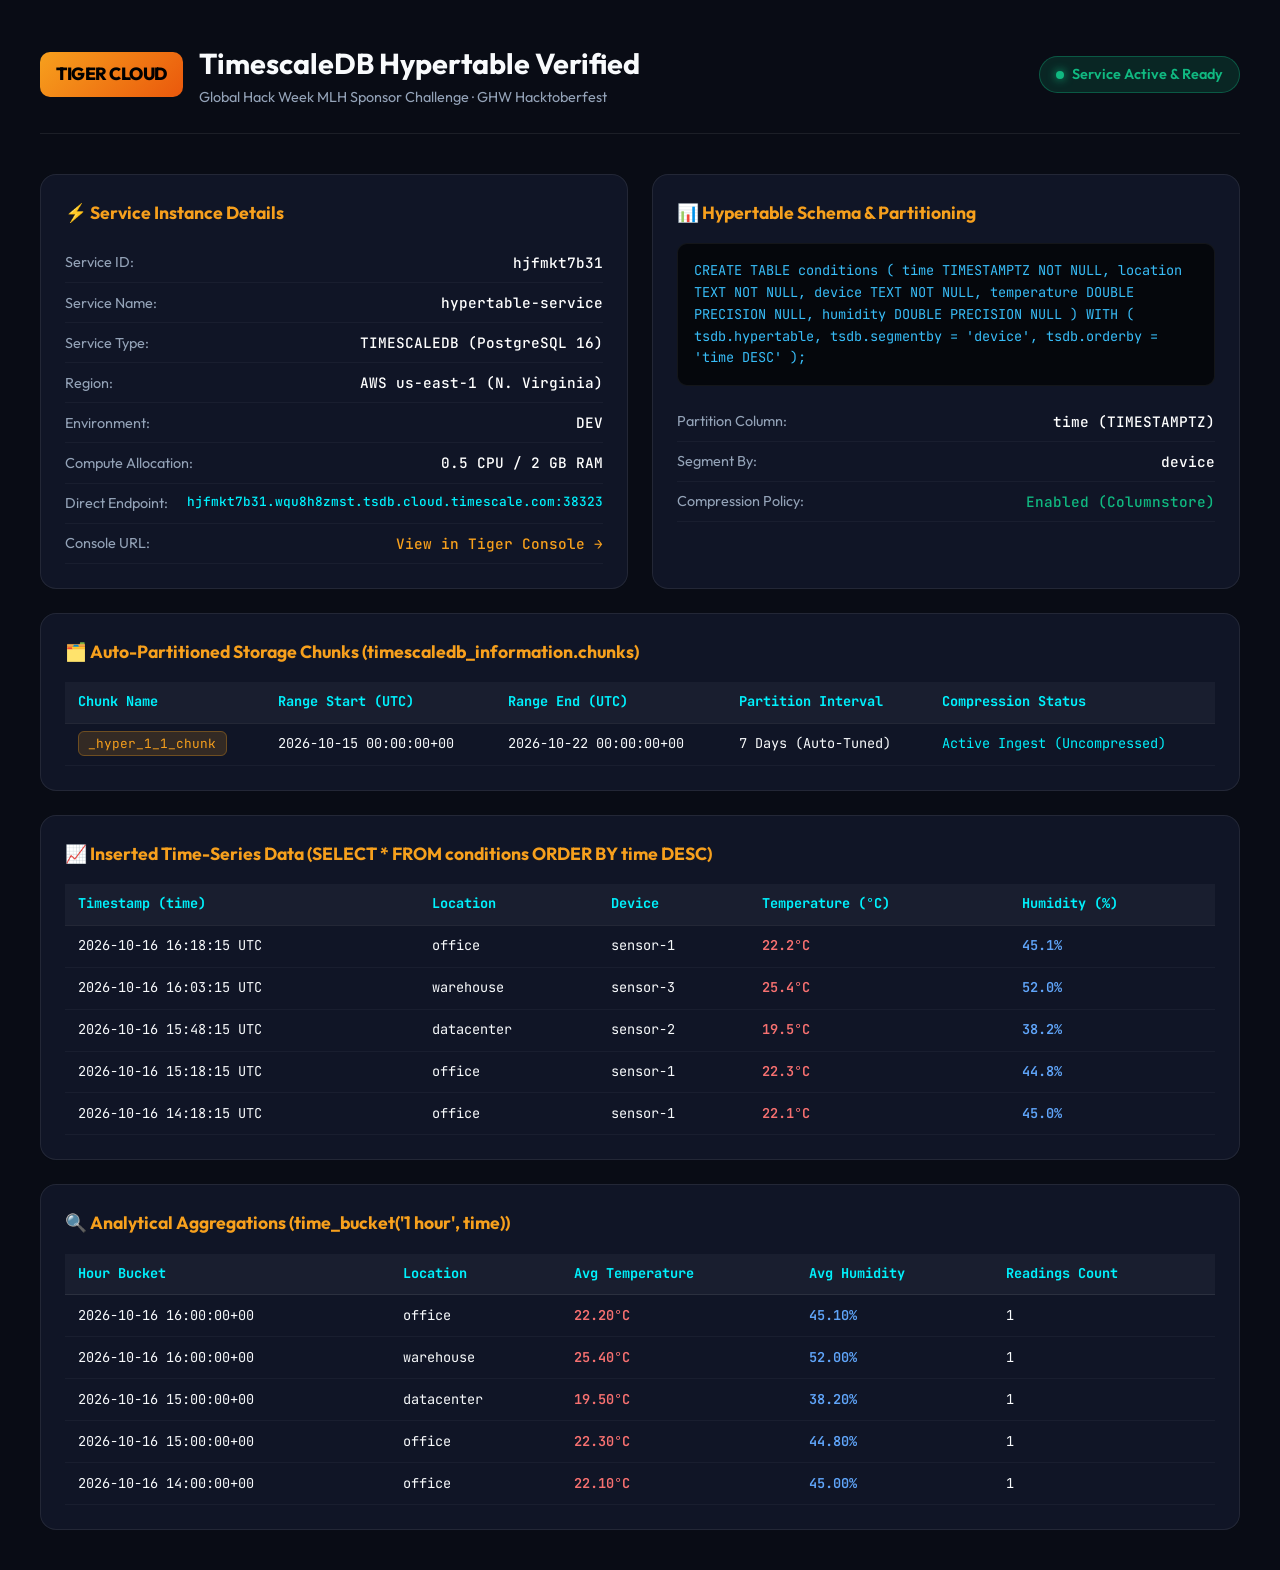
==== hypertable.html @ 24fa5d02 "feat: add Tiger Cloud TimescaleDB hypertable verification dashboard" ====
<!DOCTYPE html>
<html lang="en">
<head>
  <meta charset="UTF-8">
  <meta name="viewport" content="width=device-width, initial-scale=1.0">
  <title>Tiger Cloud TimescaleDB Hypertable Verification</title>
  <link rel="preconnect" href="https://fonts.googleapis.com">
  <link rel="preconnect" href="https://fonts.gstatic.com" crossorigin>
  <link href="https://fonts.googleapis.com/css2?family=JetBrains+Mono:wght@400;500;700&family=Outfit:wght@300;400;500;600;700;800&display=swap" rel="stylesheet">
  <style>
    :root {
      --bg: #090c15;
      --card-bg: rgba(18, 24, 42, 0.85);
      --border: rgba(255, 255, 255, 0.08);
      --accent-tiger: #f7a01d;
      --accent-cyan: #00f2fe;
      --accent-green: #10b981;
      --text-main: #f8fafc;
      --text-dim: #94a3b8;
      --font-main: 'Outfit', sans-serif;
      --font-mono: 'JetBrains Mono', monospace;
    }

    * { box-sizing: border-box; margin: 0; padding: 0; }

    body {
      background: var(--bg);
      color: var(--text-main);
      font-family: var(--font-main);
      padding: 2.5rem;
      min-height: 100vh;
      line-height: 1.6;
    }

    .container {
      max-width: 1200px;
      margin: 0 auto;
    }

    .header {
      display: flex;
      justify-content: space-between;
      align-items: center;
      margin-bottom: 2.5rem;
      border-bottom: 1px solid var(--border);
      padding-bottom: 1.5rem;
    }

    .header-title {
      display: flex;
      align-items: center;
      gap: 1rem;
    }

    .logo-badge {
      background: linear-gradient(135deg, var(--accent-tiger), #ea580c);
      color: #000;
      font-weight: 800;
      padding: 0.5rem 1rem;
      border-radius: 10px;
      font-size: 1.1rem;
      letter-spacing: -0.5px;
    }

    h1 {
      font-size: 1.8rem;
      font-weight: 700;
    }

    .service-badge {
      display: inline-flex;
      align-items: center;
      gap: 0.5rem;
      background: rgba(16, 185, 129, 0.15);
      border: 1px solid rgba(16, 185, 129, 0.35);
      color: var(--accent-green);
      padding: 0.4rem 1rem;
      border-radius: 9999px;
      font-weight: 600;
      font-size: 0.9rem;
    }

    .pulse {
      width: 8px;
      height: 8px;
      background: var(--accent-green);
      border-radius: 50%;
      box-shadow: 0 0 10px var(--accent-green);
    }

    .grid-2 {
      display: grid;
      grid-template-columns: 1fr 1fr;
      gap: 1.5rem;
      margin-bottom: 1.5rem;
    }

    .card {
      background: var(--card-bg);
      border: 1px solid var(--border);
      border-radius: 16px;
      padding: 1.5rem;
      backdrop-filter: blur(12px);
    }

    .card-title {
      font-size: 1.1rem;
      font-weight: 700;
      margin-bottom: 1rem;
      display: flex;
      align-items: center;
      gap: 0.5rem;
      color: var(--accent-tiger);
    }

    .prop-row {
      display: flex;
      justify-content: space-between;
      padding: 0.5rem 0;
      border-bottom: 1px solid rgba(255, 255, 255, 0.04);
      font-size: 0.9rem;
    }

    .prop-label { color: var(--text-dim); }
    .prop-val { font-family: var(--font-mono); color: #fff; font-weight: 500; }

    .code-box {
      background: #05070c;
      border: 1px solid rgba(255, 255, 255, 0.06);
      border-radius: 10px;
      padding: 1rem;
      font-family: var(--font-mono);
      font-size: 0.85rem;
      color: #38bdf8;
      overflow-x: auto;
      margin-bottom: 1rem;
    }

    table {
      width: 100%;
      border-collapse: collapse;
      font-family: var(--font-mono);
      font-size: 0.85rem;
      margin-top: 0.5rem;
    }

    th {
      text-align: left;
      padding: 0.6rem 0.8rem;
      background: rgba(255, 255, 255, 0.04);
      color: var(--accent-cyan);
      border-bottom: 1px solid var(--border);
    }

    td {
      padding: 0.6rem 0.8rem;
      border-bottom: 1px solid rgba(255, 255, 255, 0.04);
    }

    .tag-chunk {
      background: rgba(247, 160, 29, 0.15);
      border: 1px solid rgba(247, 160, 29, 0.3);
      color: var(--accent-tiger);
      padding: 0.2rem 0.6rem;
      border-radius: 6px;
      font-size: 0.8rem;
    }

    .tag-temp { color: #f87171; font-weight: 600; }
    .tag-humidity { color: #60a5fa; font-weight: 600; }
  </style>
</head>
<body>
  <div class="container">
    <!-- Header -->
    <header class="header">
      <div class="header-title">
        <span class="logo-badge">TIGER CLOUD</span>
        <div>
          <h1>TimescaleDB Hypertable Verified</h1>
          <p style="color: var(--text-dim); font-size: 0.9rem;">Global Hack Week MLH Sponsor Challenge · GHW Hacktoberfest</p>
        </div>
      </div>
      <div class="service-badge">
        <span class="pulse"></span> Service Active & Ready
      </div>
    </header>

    <!-- Top Grid -->
    <div class="grid-2">
      <!-- Service Specs -->
      <div class="card">
        <h2 class="card-title">⚡ Service Instance Details</h2>
        <div class="prop-row"><span class="prop-label">Service ID:</span><span class="prop-val">hjfmkt7b31</span></div>
        <div class="prop-row"><span class="prop-label">Service Name:</span><span class="prop-val">hypertable-service</span></div>
        <div class="prop-row"><span class="prop-label">Service Type:</span><span class="prop-val">TIMESCALEDB (PostgreSQL 16)</span></div>
        <div class="prop-row"><span class="prop-label">Region:</span><span class="prop-val">AWS us-east-1 (N. Virginia)</span></div>
        <div class="prop-row"><span class="prop-label">Environment:</span><span class="prop-val">DEV</span></div>
        <div class="prop-row"><span class="prop-label">Compute Allocation:</span><span class="prop-val">0.5 CPU / 2 GB RAM</span></div>
        <div class="prop-row"><span class="prop-label">Direct Endpoint:</span><span class="prop-val" style="color: var(--accent-cyan); font-size: 0.8rem;">hjfmkt7b31.wqu8h8zmst.tsdb.cloud.timescale.com:38323</span></div>
        <div class="prop-row"><span class="prop-label">Console URL:</span><span class="prop-val"><a href="https://console.cloud.tigerdata.com/dashboard/services/hjfmkt7b31" target="_blank" style="color: var(--accent-tiger); text-decoration: none;">View in Tiger Console &rarr;</a></span></div>
      </div>

      <!-- Hypertable Config -->
      <div class="card">
        <h2 class="card-title">📊 Hypertable Schema & Partitioning</h2>
        <div class="code-box">CREATE TABLE conditions (
   time        TIMESTAMPTZ       NOT NULL,
   location    TEXT              NOT NULL,
   device      TEXT              NOT NULL,
   temperature DOUBLE PRECISION  NULL,
   humidity    DOUBLE PRECISION  NULL
) WITH (
   tsdb.hypertable,
   tsdb.segmentby = 'device',
   tsdb.orderby = 'time DESC'
);</div>
        <div class="prop-row"><span class="prop-label">Partition Column:</span><span class="prop-val">time (TIMESTAMPTZ)</span></div>
        <div class="prop-row"><span class="prop-label">Segment By:</span><span class="prop-val">device</span></div>
        <div class="prop-row"><span class="prop-label">Compression Policy:</span><span class="prop-val" style="color: var(--accent-green);">Enabled (Columnstore)</span></div>
      </div>
    </div>

    <!-- Chunks Breakdown -->
    <div class="card" style="margin-bottom: 1.5rem;">
      <h2 class="card-title">🗂️ Auto-Partitioned Storage Chunks (timescaledb_information.chunks)</h2>
      <table>
        <thead>
          <tr>
            <th>Chunk Name</th>
            <th>Range Start (UTC)</th>
            <th>Range End (UTC)</th>
            <th>Partition Interval</th>
            <th>Compression Status</th>
          </tr>
        </thead>
        <tbody>
          <tr>
            <td><span class="tag-chunk">_hyper_1_1_chunk</span></td>
            <td>2026-10-15 00:00:00+00</td>
            <td>2026-10-22 00:00:00+00</td>
            <td>7 Days (Auto-Tuned)</td>
            <td><span style="color: var(--accent-cyan);">Active Ingest (Uncompressed)</span></td>
          </tr>
        </tbody>
      </table>
    </div>

    <!-- Live Data Rows -->
    <div class="card" style="margin-bottom: 1.5rem;">
      <h2 class="card-title">📈 Inserted Time-Series Data (SELECT * FROM conditions ORDER BY time DESC)</h2>
      <table>
        <thead>
          <tr>
            <th>Timestamp (time)</th>
            <th>Location</th>
            <th>Device</th>
            <th>Temperature (°C)</th>
            <th>Humidity (%)</th>
          </tr>
        </thead>
        <tbody>
          <tr>
            <td>2026-10-16 16:18:15 UTC</td>
            <td>office</td>
            <td>sensor-1</td>
            <td class="tag-temp">22.2°C</td>
            <td class="tag-humidity">45.1%</td>
          </tr>
          <tr>
            <td>2026-10-16 16:03:15 UTC</td>
            <td>warehouse</td>
            <td>sensor-3</td>
            <td class="tag-temp">25.4°C</td>
            <td class="tag-humidity">52.0%</td>
          </tr>
          <tr>
            <td>2026-10-16 15:48:15 UTC</td>
            <td>datacenter</td>
            <td>sensor-2</td>
            <td class="tag-temp">19.5°C</td>
            <td class="tag-humidity">38.2%</td>
          </tr>
          <tr>
            <td>2026-10-16 15:18:15 UTC</td>
            <td>office</td>
            <td>sensor-1</td>
            <td class="tag-temp">22.3°C</td>
            <td class="tag-humidity">44.8%</td>
          </tr>
          <tr>
            <td>2026-10-16 14:18:15 UTC</td>
            <td>office</td>
            <td>sensor-1</td>
            <td class="tag-temp">22.1°C</td>
            <td class="tag-humidity">45.0%</td>
          </tr>
        </tbody>
      </table>
    </div>

    <!-- Analytical Query Results -->
    <div class="card">
      <h2 class="card-title">🔍 Analytical Aggregations (time_bucket('1 hour', time))</h2>
      <table>
        <thead>
          <tr>
            <th>Hour Bucket</th>
            <th>Location</th>
            <th>Avg Temperature</th>
            <th>Avg Humidity</th>
            <th>Readings Count</th>
          </tr>
        </thead>
        <tbody>
          <tr>
            <td>2026-10-16 16:00:00+00</td>
            <td>office</td>
            <td class="tag-temp">22.20°C</td>
            <td class="tag-humidity">45.10%</td>
            <td>1</td>
          </tr>
          <tr>
            <td>2026-10-16 16:00:00+00</td>
            <td>warehouse</td>
            <td class="tag-temp">25.40°C</td>
            <td class="tag-humidity">52.00%</td>
            <td>1</td>
          </tr>
          <tr>
            <td>2026-10-16 15:00:00+00</td>
            <td>datacenter</td>
            <td class="tag-temp">19.50°C</td>
            <td class="tag-humidity">38.20%</td>
            <td>1</td>
          </tr>
          <tr>
            <td>2026-10-16 15:00:00+00</td>
            <td>office</td>
            <td class="tag-temp">22.30°C</td>
            <td class="tag-humidity">44.80%</td>
            <td>1</td>
          </tr>
          <tr>
            <td>2026-10-16 14:00:00+00</td>
            <td>office</td>
            <td class="tag-temp">22.10°C</td>
            <td class="tag-humidity">45.00%</td>
            <td>1</td>
          </tr>
        </tbody>
      </table>
    </div>
  </div>
</body>
</html>
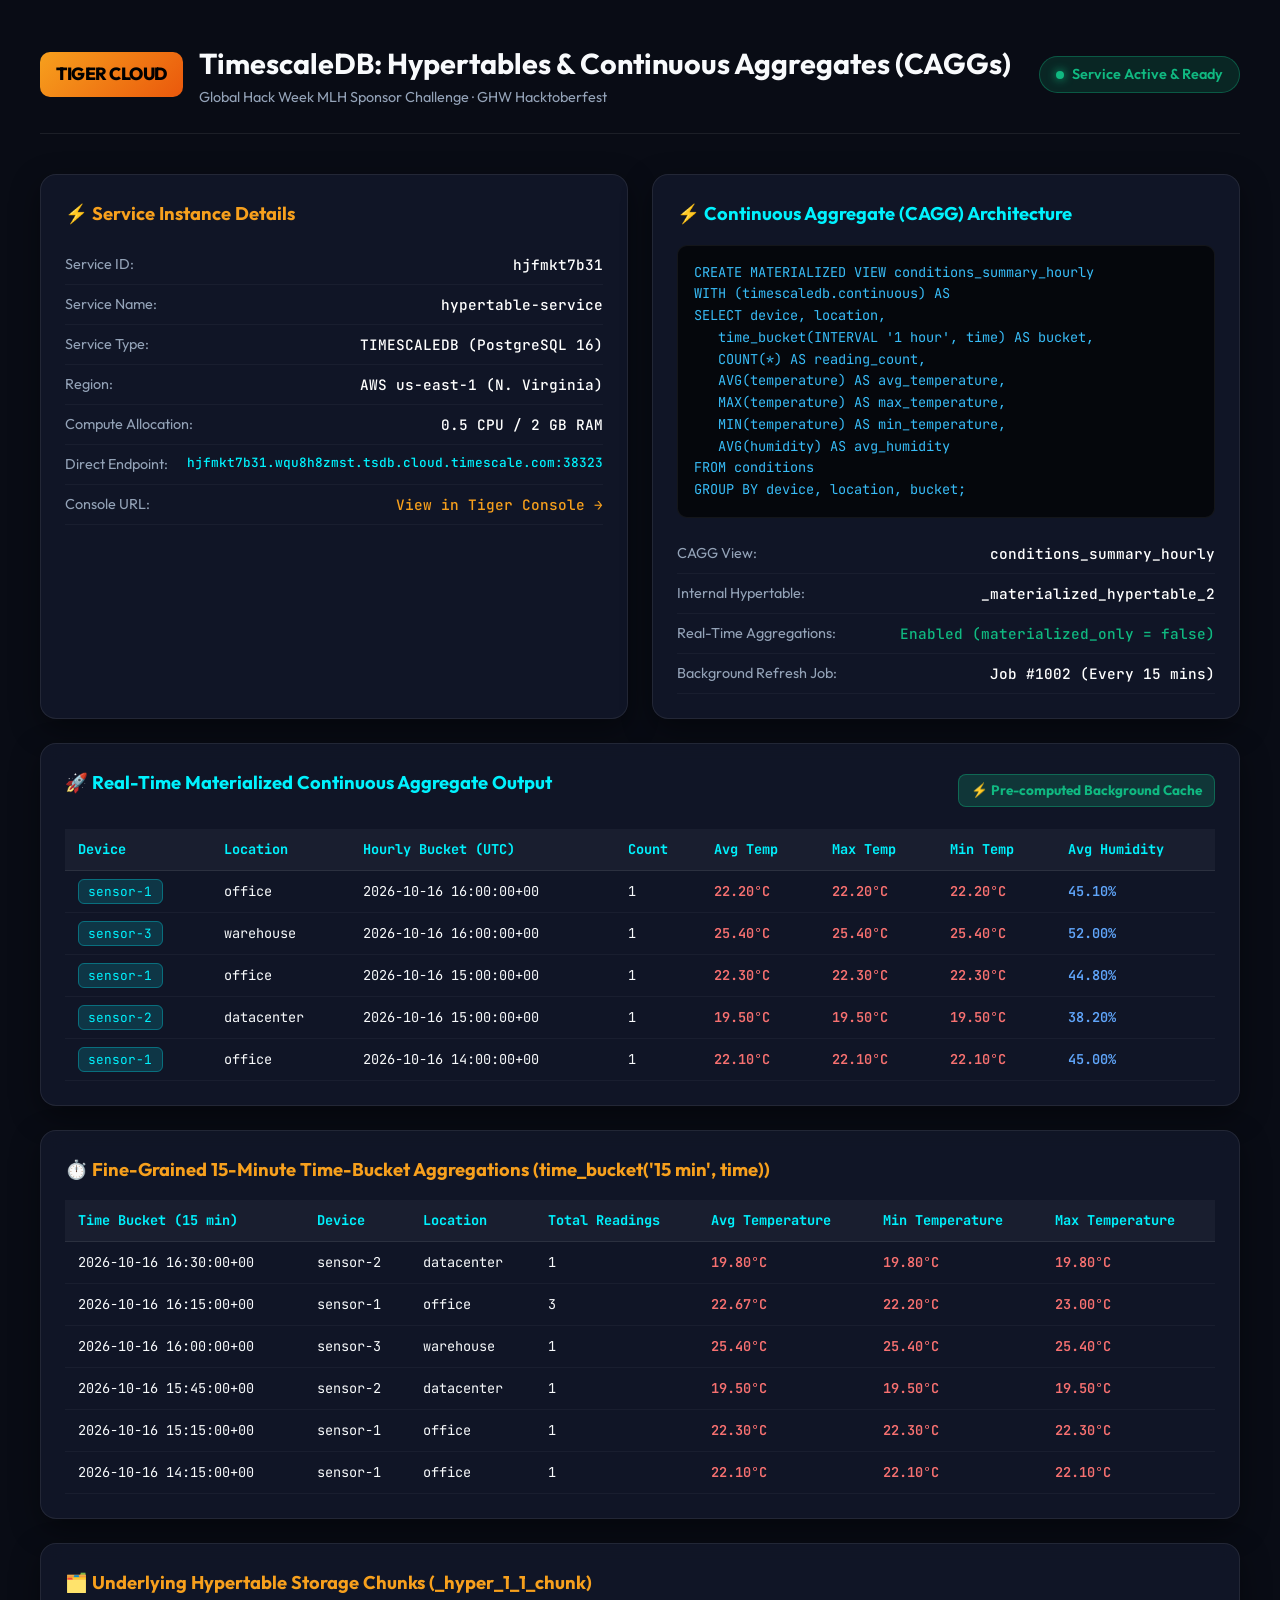
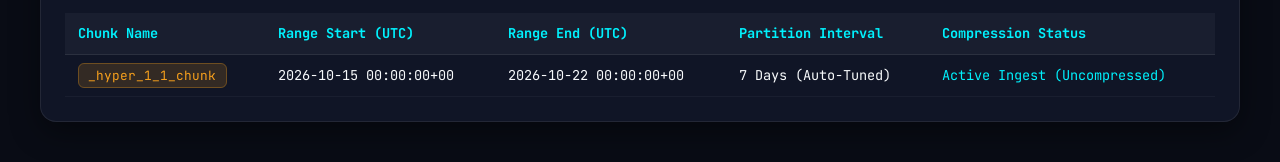
==== commit 4c405929: "feat: add continuous aggregate (CAGG) and time-bucket sections to dashboard" ====
--- a/hypertable.html
+++ b/hypertable.html
@@ -3,7 +3,7 @@
 <head>
   <meta charset="UTF-8">
   <meta name="viewport" content="width=device-width, initial-scale=1.0">
-  <title>Tiger Cloud TimescaleDB Hypertable Verification</title>
+  <title>Tiger Cloud TimescaleDB: Hypertables & Continuous Aggregates (CAGGs)</title>
   <link rel="preconnect" href="https://fonts.googleapis.com">
   <link rel="preconnect" href="https://fonts.gstatic.com" crossorigin>
   <link href="https://fonts.googleapis.com/css2?family=JetBrains+Mono:wght@400;500;700&family=Outfit:wght@300;400;500;600;700;800&display=swap" rel="stylesheet">
@@ -15,6 +15,7 @@
       --accent-tiger: #f7a01d;
       --accent-cyan: #00f2fe;
       --accent-green: #10b981;
+      --accent-purple: #c084fc;
       --text-main: #f8fafc;
       --text-dim: #94a3b8;
       --font-main: 'Outfit', sans-serif;
@@ -33,7 +34,7 @@
     }
 
     .container {
-      max-width: 1200px;
+      max-width: 1240px;
       margin: 0 auto;
     }
 
@@ -101,16 +102,21 @@
       border-radius: 16px;
       padding: 1.5rem;
       backdrop-filter: blur(12px);
+      box-shadow: 0 10px 30px rgba(0, 0, 0, 0.4);
     }
 
     .card-title {
-      font-size: 1.1rem;
+      font-size: 1.15rem;
       font-weight: 700;
       margin-bottom: 1rem;
       display: flex;
       align-items: center;
       gap: 0.5rem;
       color: var(--accent-tiger);
+    }
+
+    .card-title-cagg {
+      color: var(--accent-cyan);
     }
 
     .prop-row {
@@ -134,6 +140,7 @@
       color: #38bdf8;
       overflow-x: auto;
       margin-bottom: 1rem;
+      white-space: pre-wrap;
     }
 
     table {
@@ -166,8 +173,28 @@
       font-size: 0.8rem;
     }
 
+    .tag-cagg {
+      background: rgba(0, 242, 254, 0.15);
+      border: 1px solid rgba(0, 242, 254, 0.3);
+      color: var(--accent-cyan);
+      padding: 0.2rem 0.6rem;
+      border-radius: 6px;
+      font-size: 0.8rem;
+    }
+
     .tag-temp { color: #f87171; font-weight: 600; }
     .tag-humidity { color: #60a5fa; font-weight: 600; }
+
+    .perf-badge {
+      display: inline-block;
+      background: rgba(16, 185, 129, 0.2);
+      border: 1px solid rgba(16, 185, 129, 0.4);
+      color: var(--accent-green);
+      font-weight: 700;
+      padding: 0.3rem 0.75rem;
+      border-radius: 8px;
+      font-size: 0.85rem;
+    }
   </style>
 </head>
 <body>
@@ -177,7 +204,7 @@
       <div class="header-title">
         <span class="logo-badge">TIGER CLOUD</span>
         <div>
-          <h1>TimescaleDB Hypertable Verified</h1>
+          <h1>TimescaleDB: Hypertables & Continuous Aggregates (CAGGs)</h1>
           <p style="color: var(--text-dim); font-size: 0.9rem;">Global Hack Week MLH Sponsor Challenge · GHW Hacktoberfest</p>
         </div>
       </div>
@@ -186,7 +213,7 @@
       </div>
     </header>
 
-    <!-- Top Grid -->
+    <!-- Top Grid: Service Specs & CAGG Overview -->
     <div class="grid-2">
       <!-- Service Specs -->
       <div class="card">
@@ -195,35 +222,183 @@
         <div class="prop-row"><span class="prop-label">Service Name:</span><span class="prop-val">hypertable-service</span></div>
         <div class="prop-row"><span class="prop-label">Service Type:</span><span class="prop-val">TIMESCALEDB (PostgreSQL 16)</span></div>
         <div class="prop-row"><span class="prop-label">Region:</span><span class="prop-val">AWS us-east-1 (N. Virginia)</span></div>
-        <div class="prop-row"><span class="prop-label">Environment:</span><span class="prop-val">DEV</span></div>
         <div class="prop-row"><span class="prop-label">Compute Allocation:</span><span class="prop-val">0.5 CPU / 2 GB RAM</span></div>
         <div class="prop-row"><span class="prop-label">Direct Endpoint:</span><span class="prop-val" style="color: var(--accent-cyan); font-size: 0.8rem;">hjfmkt7b31.wqu8h8zmst.tsdb.cloud.timescale.com:38323</span></div>
         <div class="prop-row"><span class="prop-label">Console URL:</span><span class="prop-val"><a href="https://console.cloud.tigerdata.com/dashboard/services/hjfmkt7b31" target="_blank" style="color: var(--accent-tiger); text-decoration: none;">View in Tiger Console &rarr;</a></span></div>
       </div>
 
-      <!-- Hypertable Config -->
+      <!-- Continuous Aggregate Spec -->
       <div class="card">
-        <h2 class="card-title">📊 Hypertable Schema & Partitioning</h2>
-        <div class="code-box">CREATE TABLE conditions (
-   time        TIMESTAMPTZ       NOT NULL,
-   location    TEXT              NOT NULL,
-   device      TEXT              NOT NULL,
-   temperature DOUBLE PRECISION  NULL,
-   humidity    DOUBLE PRECISION  NULL
-) WITH (
-   tsdb.hypertable,
-   tsdb.segmentby = 'device',
-   tsdb.orderby = 'time DESC'
-);</div>
-        <div class="prop-row"><span class="prop-label">Partition Column:</span><span class="prop-val">time (TIMESTAMPTZ)</span></div>
-        <div class="prop-row"><span class="prop-label">Segment By:</span><span class="prop-val">device</span></div>
-        <div class="prop-row"><span class="prop-label">Compression Policy:</span><span class="prop-val" style="color: var(--accent-green);">Enabled (Columnstore)</span></div>
+        <h2 class="card-title card-title-cagg">⚡ Continuous Aggregate (CAGG) Architecture</h2>
+        <div class="code-box">CREATE MATERIALIZED VIEW conditions_summary_hourly
+WITH (timescaledb.continuous) AS
+SELECT device, location,
+   time_bucket(INTERVAL '1 hour', time) AS bucket,
+   COUNT(*) AS reading_count,
+   AVG(temperature) AS avg_temperature,
+   MAX(temperature) AS max_temperature,
+   MIN(temperature) AS min_temperature,
+   AVG(humidity) AS avg_humidity
+FROM conditions
+GROUP BY device, location, bucket;</div>
+        <div class="prop-row"><span class="prop-label">CAGG View:</span><span class="prop-val">conditions_summary_hourly</span></div>
+        <div class="prop-row"><span class="prop-label">Internal Hypertable:</span><span class="prop-val">_materialized_hypertable_2</span></div>
+        <div class="prop-row"><span class="prop-label">Real-Time Aggregations:</span><span class="prop-val" style="color: var(--accent-green);">Enabled (materialized_only = false)</span></div>
+        <div class="prop-row"><span class="prop-label">Background Refresh Job:</span><span class="prop-val">Job #1002 (Every 15 mins)</span></div>
       </div>
     </div>
 
-    <!-- Chunks Breakdown -->
+    <!-- CAGG Query Results Table -->
     <div class="card" style="margin-bottom: 1.5rem;">
-      <h2 class="card-title">🗂️ Auto-Partitioned Storage Chunks (timescaledb_information.chunks)</h2>
+      <div style="display: flex; justify-content: space-between; align-items: center; margin-bottom: 1rem;">
+        <h2 class="card-title card-title-cagg">🚀 Real-Time Materialized Continuous Aggregate Output</h2>
+        <span class="perf-badge">⚡ Pre-computed Background Cache</span>
+      </div>
+      <table>
+        <thead>
+          <tr>
+            <th>Device</th>
+            <th>Location</th>
+            <th>Hourly Bucket (UTC)</th>
+            <th>Count</th>
+            <th>Avg Temp</th>
+            <th>Max Temp</th>
+            <th>Min Temp</th>
+            <th>Avg Humidity</th>
+          </tr>
+        </thead>
+        <tbody>
+          <tr>
+            <td><span class="tag-cagg">sensor-1</span></td>
+            <td>office</td>
+            <td>2026-10-16 16:00:00+00</td>
+            <td>1</td>
+            <td class="tag-temp">22.20°C</td>
+            <td class="tag-temp">22.20°C</td>
+            <td class="tag-temp">22.20°C</td>
+            <td class="tag-humidity">45.10%</td>
+          </tr>
+          <tr>
+            <td><span class="tag-cagg">sensor-3</span></td>
+            <td>warehouse</td>
+            <td>2026-10-16 16:00:00+00</td>
+            <td>1</td>
+            <td class="tag-temp">25.40°C</td>
+            <td class="tag-temp">25.40°C</td>
+            <td class="tag-temp">25.40°C</td>
+            <td class="tag-humidity">52.00%</td>
+          </tr>
+          <tr>
+            <td><span class="tag-cagg">sensor-1</span></td>
+            <td>office</td>
+            <td>2026-10-16 15:00:00+00</td>
+            <td>1</td>
+            <td class="tag-temp">22.30°C</td>
+            <td class="tag-temp">22.30°C</td>
+            <td class="tag-temp">22.30°C</td>
+            <td class="tag-humidity">44.80%</td>
+          </tr>
+          <tr>
+            <td><span class="tag-cagg">sensor-2</span></td>
+            <td>datacenter</td>
+            <td>2026-10-16 15:00:00+00</td>
+            <td>1</td>
+            <td class="tag-temp">19.50°C</td>
+            <td class="tag-temp">19.50°C</td>
+            <td class="tag-temp">19.50°C</td>
+            <td class="tag-humidity">38.20%</td>
+          </tr>
+          <tr>
+            <td><span class="tag-cagg">sensor-1</span></td>
+            <td>office</td>
+            <td>2026-10-16 14:00:00+00</td>
+            <td>1</td>
+            <td class="tag-temp">22.10°C</td>
+            <td class="tag-temp">22.10°C</td>
+            <td class="tag-temp">22.10°C</td>
+            <td class="tag-humidity">45.00%</td>
+          </tr>
+        </tbody>
+      </table>
+    </div>
+
+    <!-- 15-Minute Hyperfunction Time-Bucketing -->
+    <div class="card" style="margin-bottom: 1.5rem;">
+      <h2 class="card-title">⏱️ Fine-Grained 15-Minute Time-Bucket Aggregations (time_bucket('15 min', time))</h2>
+      <table>
+        <thead>
+          <tr>
+            <th>Time Bucket (15 min)</th>
+            <th>Device</th>
+            <th>Location</th>
+            <th>Total Readings</th>
+            <th>Avg Temperature</th>
+            <th>Min Temperature</th>
+            <th>Max Temperature</th>
+          </tr>
+        </thead>
+        <tbody>
+          <tr>
+            <td>2026-10-16 16:30:00+00</td>
+            <td>sensor-2</td>
+            <td>datacenter</td>
+            <td>1</td>
+            <td class="tag-temp">19.80°C</td>
+            <td class="tag-temp">19.80°C</td>
+            <td class="tag-temp">19.80°C</td>
+          </tr>
+          <tr>
+            <td>2026-10-16 16:15:00+00</td>
+            <td>sensor-1</td>
+            <td>office</td>
+            <td>3</td>
+            <td class="tag-temp">22.67°C</td>
+            <td class="tag-temp">22.20°C</td>
+            <td class="tag-temp">23.00°C</td>
+          </tr>
+          <tr>
+            <td>2026-10-16 16:00:00+00</td>
+            <td>sensor-3</td>
+            <td>warehouse</td>
+            <td>1</td>
+            <td class="tag-temp">25.40°C</td>
+            <td class="tag-temp">25.40°C</td>
+            <td class="tag-temp">25.40°C</td>
+          </tr>
+          <tr>
+            <td>2026-10-16 15:45:00+00</td>
+            <td>sensor-2</td>
+            <td>datacenter</td>
+            <td>1</td>
+            <td class="tag-temp">19.50°C</td>
+            <td class="tag-temp">19.50°C</td>
+            <td class="tag-temp">19.50°C</td>
+          </tr>
+          <tr>
+            <td>2026-10-16 15:15:00+00</td>
+            <td>sensor-1</td>
+            <td>office</td>
+            <td>1</td>
+            <td class="tag-temp">22.30°C</td>
+            <td class="tag-temp">22.30°C</td>
+            <td class="tag-temp">22.30°C</td>
+          </tr>
+          <tr>
+            <td>2026-10-16 14:15:00+00</td>
+            <td>sensor-1</td>
+            <td>office</td>
+            <td>1</td>
+            <td class="tag-temp">22.10°C</td>
+            <td class="tag-temp">22.10°C</td>
+            <td class="tag-temp">22.10°C</td>
+          </tr>
+        </tbody>
+      </table>
+    </div>
+
+    <!-- Underlying Hypertable Storage & Chunks -->
+    <div class="card">
+      <h2 class="card-title">🗂️ Underlying Hypertable Storage Chunks (_hyper_1_1_chunk)</h2>
       <table>
         <thead>
           <tr>
@@ -241,112 +416,6 @@
             <td>2026-10-22 00:00:00+00</td>
             <td>7 Days (Auto-Tuned)</td>
             <td><span style="color: var(--accent-cyan);">Active Ingest (Uncompressed)</span></td>
-          </tr>
-        </tbody>
-      </table>
-    </div>
-
-    <!-- Live Data Rows -->
-    <div class="card" style="margin-bottom: 1.5rem;">
-      <h2 class="card-title">📈 Inserted Time-Series Data (SELECT * FROM conditions ORDER BY time DESC)</h2>
-      <table>
-        <thead>
-          <tr>
-            <th>Timestamp (time)</th>
-            <th>Location</th>
-            <th>Device</th>
-            <th>Temperature (°C)</th>
-            <th>Humidity (%)</th>
-          </tr>
-        </thead>
-        <tbody>
-          <tr>
-            <td>2026-10-16 16:18:15 UTC</td>
-            <td>office</td>
-            <td>sensor-1</td>
-            <td class="tag-temp">22.2°C</td>
-            <td class="tag-humidity">45.1%</td>
-          </tr>
-          <tr>
-            <td>2026-10-16 16:03:15 UTC</td>
-            <td>warehouse</td>
-            <td>sensor-3</td>
-            <td class="tag-temp">25.4°C</td>
-            <td class="tag-humidity">52.0%</td>
-          </tr>
-          <tr>
-            <td>2026-10-16 15:48:15 UTC</td>
-            <td>datacenter</td>
-            <td>sensor-2</td>
-            <td class="tag-temp">19.5°C</td>
-            <td class="tag-humidity">38.2%</td>
-          </tr>
-          <tr>
-            <td>2026-10-16 15:18:15 UTC</td>
-            <td>office</td>
-            <td>sensor-1</td>
-            <td class="tag-temp">22.3°C</td>
-            <td class="tag-humidity">44.8%</td>
-          </tr>
-          <tr>
-            <td>2026-10-16 14:18:15 UTC</td>
-            <td>office</td>
-            <td>sensor-1</td>
-            <td class="tag-temp">22.1°C</td>
-            <td class="tag-humidity">45.0%</td>
-          </tr>
-        </tbody>
-      </table>
-    </div>
-
-    <!-- Analytical Query Results -->
-    <div class="card">
-      <h2 class="card-title">🔍 Analytical Aggregations (time_bucket('1 hour', time))</h2>
-      <table>
-        <thead>
-          <tr>
-            <th>Hour Bucket</th>
-            <th>Location</th>
-            <th>Avg Temperature</th>
-            <th>Avg Humidity</th>
-            <th>Readings Count</th>
-          </tr>
-        </thead>
-        <tbody>
-          <tr>
-            <td>2026-10-16 16:00:00+00</td>
-            <td>office</td>
-            <td class="tag-temp">22.20°C</td>
-            <td class="tag-humidity">45.10%</td>
-            <td>1</td>
-          </tr>
-          <tr>
-            <td>2026-10-16 16:00:00+00</td>
-            <td>warehouse</td>
-            <td class="tag-temp">25.40°C</td>
-            <td class="tag-humidity">52.00%</td>
-            <td>1</td>
-          </tr>
-          <tr>
-            <td>2026-10-16 15:00:00+00</td>
-            <td>datacenter</td>
-            <td class="tag-temp">19.50°C</td>
-            <td class="tag-humidity">38.20%</td>
-            <td>1</td>
-          </tr>
-          <tr>
-            <td>2026-10-16 15:00:00+00</td>
-            <td>office</td>
-            <td class="tag-temp">22.30°C</td>
-            <td class="tag-humidity">44.80%</td>
-            <td>1</td>
-          </tr>
-          <tr>
-            <td>2026-10-16 14:00:00+00</td>
-            <td>office</td>
-            <td class="tag-temp">22.10°C</td>
-            <td class="tag-humidity">45.00%</td>
-            <td>1</td>
           </tr>
         </tbody>
       </table>
